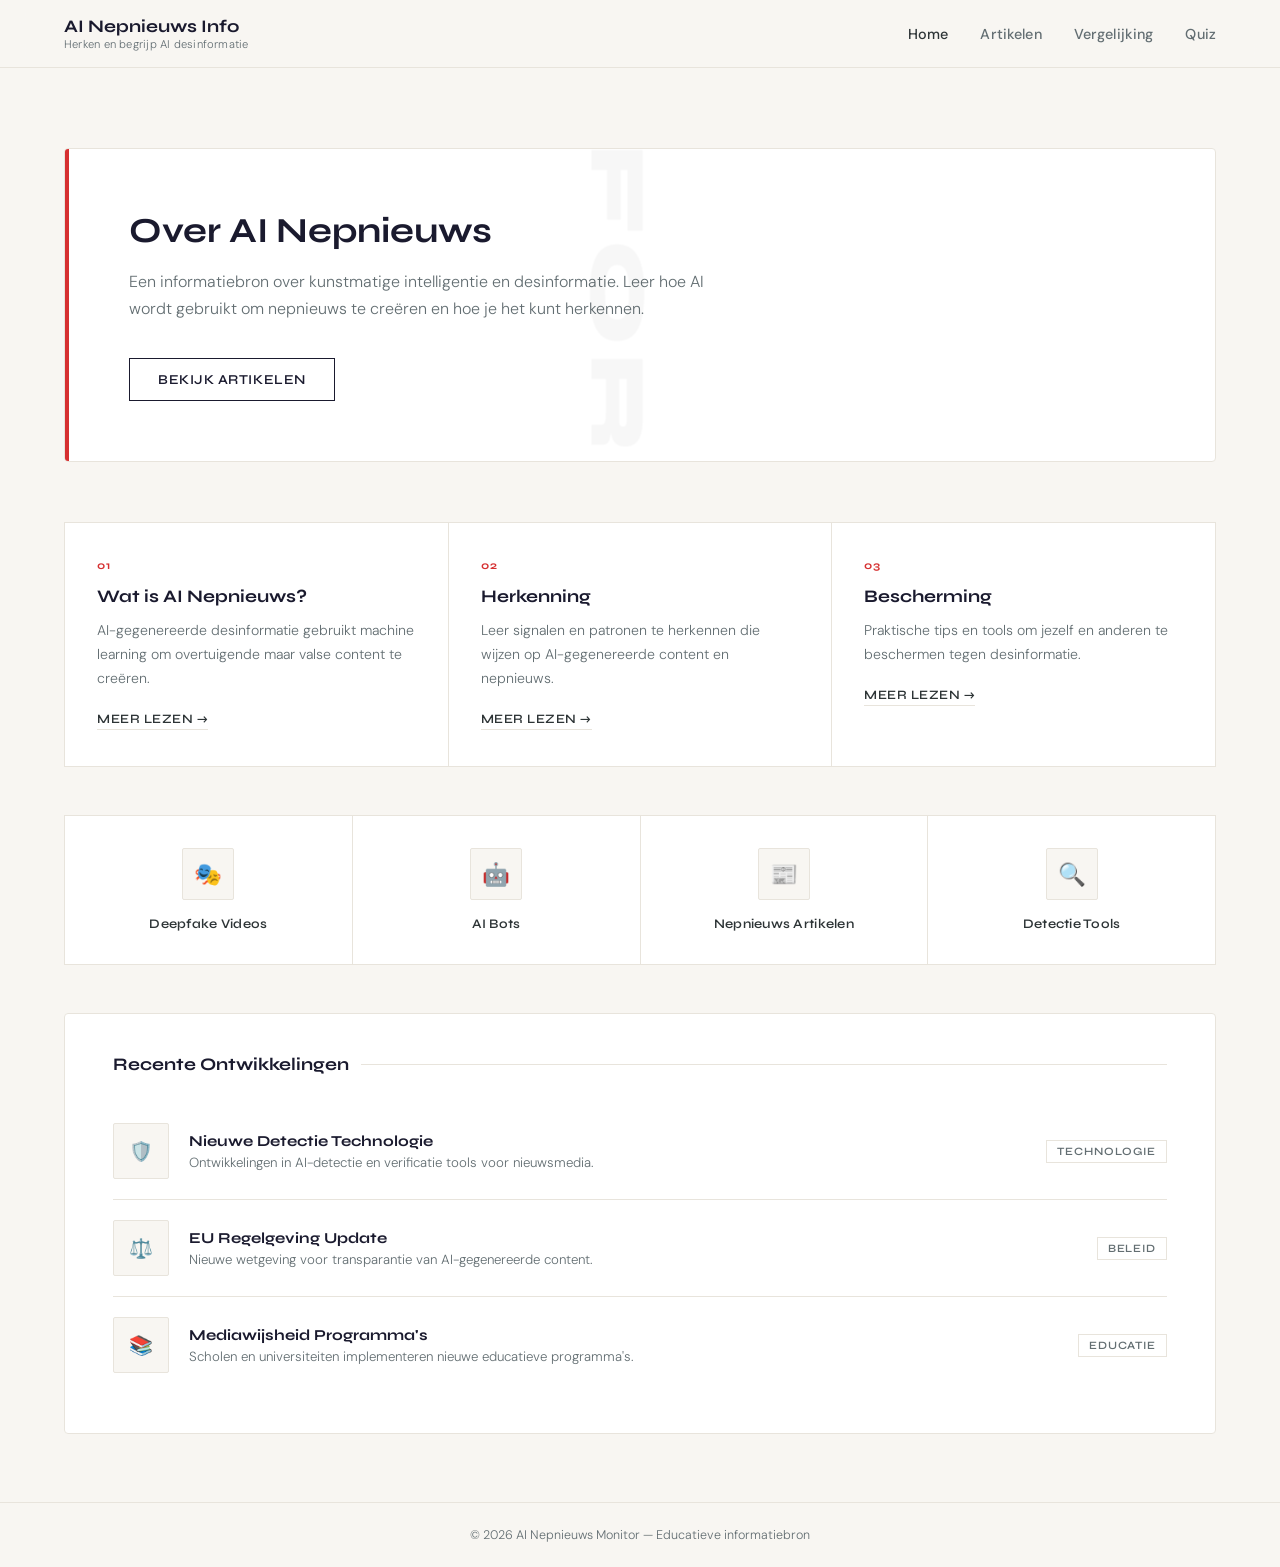
==== ai-nepnieuws/pages/index.html @ 74b0f638 "Add files via upload" ====
<!DOCTYPE html>
<html lang="nl">
<head>
  <meta charset="UTF-8">
  <meta name="viewport" content="width=device-width, initial-scale=1.0">
  <title>AI Nepnieuws Info</title>
  <link href="https://fonts.googleapis.com/css2?family=Syne:wght@400;600;700;800&family=DM+Sans:ital,opsz,wght@0,9..40,300;0,9..40,400;0,9..40,500;1,9..40,300&display=swap" rel="stylesheet">
  <link rel="stylesheet" href="../style/style.css">
</head>
<body>
 
  <!-- NAV -->
  <nav>
    <a href="index.html" style="text-decoration:none;">
      <div class="logo-text">AI Nepnieuws Info</div>
      <div class="logo-sub">Herken en begrijp AI desinformatie</div>
    </a>
    <ul class="nav-links">
      <li><a href="index.html" class="active">Home</a></li>
      <li><a href="artikelen.html">Artikelen</a></li>
      <li><a href="vergelijking.html">Vergelijking</a></li>
      <li><a href="quiz.html">Quiz</a></li>
    </ul>
  </nav>
 
  <!-- HERO -->
  <div class="hero">
    <div class="hero-card">
      <h1>Over AI Nepnieuws</h1>
      <p>Een informatiebron over kunstmatige intelligentie en desinformatie. Leer hoe AI wordt gebruikt om nepnieuws te creëren en hoe je het kunt herkennen.</p>
      <a href="artikelen.html" class="btn-primary">Bekijk Artikelen</a>
    </div>
  </div>
 
  <!-- INFO CARDS -->
  <div class="section">
    <div class="cards-grid">
      <div class="info-card">
        <div class="card-number">01</div>
        <h3>Wat is AI Nepnieuws?</h3>
        <p>AI-gegenereerde desinformatie gebruikt machine learning om overtuigende maar valse content te creëren.</p>
        <a href="#" class="card-link">Meer lezen →</a>
      </div>
      <div class="info-card">
        <div class="card-number">02</div>
        <h3>Herkenning</h3>
        <p>Leer signalen en patronen te herkennen die wijzen op AI-gegenereerde content en nepnieuws.</p>
        <a href="#" class="card-link">Meer lezen →</a>
      </div>
      <div class="info-card">
        <div class="card-number">03</div>
        <h3>Bescherming</h3>
        <p>Praktische tips en tools om jezelf en anderen te beschermen tegen desinformatie.</p>
        <a href="#" class="card-link">Meer lezen →</a>
      </div>
    </div>
 
    <!-- CATEGORY TILES -->
    <div class="tiles-grid">
      <a href="#" class="tile">
        <div class="tile-icon">🎭</div>
        <span class="tile-label">Deepfake Videos</span>
      </a>
      <a href="#" class="tile">
        <div class="tile-icon">🤖</div>
        <span class="tile-label">AI Bots</span>
      </a>
      <a href="#" class="tile">
        <div class="tile-icon">📰</div>
        <span class="tile-label">Nepnieuws Artikelen</span>
      </a>
      <a href="#" class="tile">
        <div class="tile-icon">🔍</div>
        <span class="tile-label">Detectie Tools</span>
      </a>
    </div>
 
    <!-- RECENT NEWS -->
    <div class="recent-card">
      <div class="section-title">Recente Ontwikkelingen</div>
      <div class="news-list">
        <a href="#" class="news-item">
          <div class="news-thumb">🛡️</div>
          <div>
            <div class="news-title">Nieuwe Detectie Technologie</div>
            <div class="news-desc">Ontwikkelingen in AI-detectie en verificatie tools voor nieuwsmedia.</div>
          </div>
          <span class="news-tag">Technologie</span>
        </a>
        <a href="#" class="news-item">
          <div class="news-thumb">⚖️</div>
          <div>
            <div class="news-title">EU Regelgeving Update</div>
            <div class="news-desc">Nieuwe wetgeving voor transparantie van AI-gegenereerde content.</div>
          </div>
          <span class="news-tag">Beleid</span>
        </a>
        <a href="#" class="news-item">
          <div class="news-thumb">📚</div>
          <div>
            <div class="news-title">Mediawijsheid Programma's</div>
            <div class="news-desc">Scholen en universiteiten implementeren nieuwe educatieve programma's.</div>
          </div>
          <span class="news-tag">Educatie</span>
        </a>
      </div>
    </div>
  </div>
 
  <!-- FOOTER -->
  <footer>
    © 2026 AI Nepnieuws Monitor &mdash; Educatieve informatiebron
  </footer>
 
</body>
</html>
---- ai-nepnieuws/style/style.css ----
:root {
  --red: #d63031;
  --red-light: #ff7675;
  --dark: #1a1a2e;
  --mid: #16213e;
  --accent: #e17055;
  --text: #2d3436;
  --muted: #636e72;
  --bg: #f8f6f2;
  --card-bg: #ffffff;
  --border: #e8e4dc;
}
 
* { margin: 0; padding: 0; box-sizing: border-box; }
 
body {
  font-family: 'DM Sans', sans-serif;
  background: var(--bg);
  color: var(--text);
  overflow-x: hidden;
}
 
/* ── NAV ── */
nav {
  position: sticky;
  top: 0;
  z-index: 100;
  background: rgba(248, 246, 242, 0.92);
  backdrop-filter: blur(12px);
  border-bottom: 1px solid var(--border);
  padding: 0 5%;
  display: flex;
  align-items: center;
  justify-content: space-between;
  height: 68px;
}
 
.logo-text {
  font-family: 'Syne', sans-serif;
  font-weight: 700;
  font-size: 1.1rem;
  color: var(--dark);
  line-height: 1.2;
}
 
.logo-sub {
  font-family: 'DM Sans', sans-serif;
  font-weight: 300;
  font-size: 0.7rem;
  color: var(--muted);
  letter-spacing: 0.02em;
}
 
.nav-links {
  display: flex;
  gap: 2rem;
  list-style: none;
}
 
.nav-links a {
  text-decoration: none;
  color: var(--muted);
  font-size: 0.9rem;
  font-weight: 500;
  transition: color 0.2s;
  letter-spacing: 0.01em;
}
 
.nav-links a:hover, .nav-links a.active {
  color: var(--text);
}
 
/* ── HERO ── */
.hero {
  padding: 80px 5% 60px;
  max-width: 1280px;
  margin: 0 auto;
}
 
.hero-card {
  background: var(--card-bg);
  border: 1px solid var(--border);
  border-radius: 4px;
  padding: 60px 64px;
  position: relative;
  overflow: hidden;
  animation: fadeUp 0.6s ease both;
}
 
.hero-card::before {
  content: '';
  position: absolute;
  top: 0; left: 0;
  width: 4px;
  height: 100%;
  background: var(--red);
}
 
.hero-card::after {
  content: 'DESINFORMATIE';
  position: absolute;
  right: -20px;
  top: 50%;
  transform: translateY(-50%) rotate(90deg);
  font-family: 'Syne', sans-serif;
  font-size: 5rem;
  font-weight: 800;
  color: rgba(0,0,0,0.03);
  letter-spacing: 0.1em;
  white-space: nowrap;
  pointer-events: none;
}
 
.hero h1 {
  font-family: 'Syne', sans-serif;
  font-size: 2.2rem;
  font-weight: 700;
  color: var(--dark);
  margin-bottom: 16px;
}
 
.hero p {
  font-size: 1rem;
  color: var(--muted);
  line-height: 1.7;
  max-width: 600px;
  margin-bottom: 36px;
  font-weight: 300;
}
 
.btn-primary {
  display: inline-block;
  padding: 12px 28px;
  border: 1.5px solid var(--dark);
  color: var(--dark);
  text-decoration: none;
  font-family: 'Syne', sans-serif;
  font-size: 0.85rem;
  font-weight: 600;
  letter-spacing: 0.04em;
  text-transform: uppercase;
  transition: background 0.2s, color 0.2s;
}
 
.btn-primary:hover {
  background: var(--dark);
  color: white;
}
 
/* ── SECTION WRAPPER ── */
.section {
  max-width: 1280px;
  margin: 0 auto;
  padding: 0 5% 48px;
}
 
/* ── INFO CARDS ── */
.cards-grid {
  display: grid;
  grid-template-columns: repeat(3, 1fr);
  gap: 1px;
  background: var(--border);
  border: 1px solid var(--border);
  margin-bottom: 48px;
  animation: fadeUp 0.6s 0.1s ease both;
}
 
.info-card {
  background: var(--card-bg);
  padding: 36px 32px;
  position: relative;
}
 
.info-card::before {
  content: '';
  position: absolute;
  top: 0; left: 0;
  width: 0;
  height: 3px;
  background: var(--red);
  transition: width 0.4s ease;
}
 
.info-card:hover::before { width: 100%; }
 
.card-number {
  font-family: 'Syne', sans-serif;
  font-size: 0.7rem;
  font-weight: 700;
  color: var(--red);
  letter-spacing: 0.1em;
  text-transform: uppercase;
  margin-bottom: 14px;
}
 
.info-card h3 {
  font-family: 'Syne', sans-serif;
  font-size: 1.1rem;
  font-weight: 700;
  color: var(--dark);
  margin-bottom: 12px;
}
 
.info-card p {
  font-size: 0.88rem;
  color: var(--muted);
  line-height: 1.7;
  font-weight: 300;
}
 
.card-link {
  display: inline-block;
  margin-top: 20px;
  font-size: 0.8rem;
  font-weight: 600;
  color: var(--text);
  text-decoration: none;
  letter-spacing: 0.04em;
  text-transform: uppercase;
  font-family: 'Syne', sans-serif;
  border-bottom: 1px solid var(--border);
  padding-bottom: 2px;
  transition: border-color 0.2s, color 0.2s;
}
 
.card-link:hover {
  color: var(--red);
  border-color: var(--red);
}
 
/* ── CATEGORY TILES ── */
.tiles-grid {
  display: grid;
  grid-template-columns: repeat(4, 1fr);
  gap: 1px;
  background: var(--border);
  border: 1px solid var(--border);
  margin-bottom: 48px;
  animation: fadeUp 0.6s 0.2s ease both;
}
 
.tile {
  background: var(--card-bg);
  padding: 32px 24px;
  display: flex;
  flex-direction: column;
  align-items: center;
  gap: 16px;
  cursor: pointer;
  transition: background 0.2s;
  text-decoration: none;
  color: inherit;
}
 
.tile:hover { background: var(--bg); }
 
.tile-icon {
  width: 52px;
  height: 52px;
  background: var(--bg);
  border: 1px solid var(--border);
  border-radius: 2px;
  display: flex;
  align-items: center;
  justify-content: center;
  font-size: 1.4rem;
  transition: background 0.2s, border-color 0.2s;
}
 
.tile:hover .tile-icon {
  background: var(--red);
  border-color: var(--red);
}
 
.tile-label {
  font-family: 'Syne', sans-serif;
  font-size: 0.82rem;
  font-weight: 600;
  color: var(--text);
  text-align: center;
  letter-spacing: 0.02em;
}
 
/* ── RECENT ── */
.recent-card {
  background: var(--card-bg);
  border: 1px solid var(--border);
  border-radius: 4px;
  padding: 40px 48px;
  animation: fadeUp 0.6s 0.3s ease both;
}
 
.section-title {
  font-family: 'Syne', sans-serif;
  font-size: 1.1rem;
  font-weight: 700;
  color: var(--dark);
  margin-bottom: 28px;
  display: flex;
  align-items: center;
  gap: 12px;
}
 
.section-title::after {
  content: '';
  flex: 1;
  height: 1px;
  background: var(--border);
}
 
.news-list { display: flex; flex-direction: column; }
 
.news-item {
  display: flex;
  align-items: center;
  gap: 20px;
  padding: 20px 0;
  border-bottom: 1px solid var(--border);
  text-decoration: none;
  color: inherit;
  transition: opacity 0.2s;
}
 
.news-item:last-child { border-bottom: none; }
.news-item:hover { opacity: 0.7; }
 
.news-thumb {
  width: 56px;
  height: 56px;
  background: var(--bg);
  border: 1px solid var(--border);
  flex-shrink: 0;
  border-radius: 2px;
  display: flex;
  align-items: center;
  justify-content: center;
  font-size: 1.2rem;
}
 
.news-title {
  font-family: 'Syne', sans-serif;
  font-size: 0.95rem;
  font-weight: 700;
  color: var(--dark);
  margin-bottom: 4px;
}
 
.news-desc {
  font-size: 0.83rem;
  color: var(--muted);
  font-weight: 300;
}
 
.news-tag {
  margin-left: auto;
  font-size: 0.7rem;
  font-weight: 600;
  font-family: 'Syne', sans-serif;
  text-transform: uppercase;
  letter-spacing: 0.08em;
  color: var(--muted);
  border: 1px solid var(--border);
  padding: 4px 10px;
  white-space: nowrap;
}
 
/* ── FOOTER ── */
footer {
  border-top: 1px solid var(--border);
  padding: 24px 5%;
  text-align: center;
  font-size: 0.78rem;
  color: var(--muted);
  font-weight: 300;
  margin-top: 20px;
}
 
/* ── ANIMATIONS ── */
@keyframes fadeUp {
  from { opacity: 0; transform: translateY(16px); }
  to   { opacity: 1; transform: translateY(0); }
}
 
/* ── RESPONSIVE ── */
@media (max-width: 900px) {
  .cards-grid { grid-template-columns: 1fr; }
  .tiles-grid { grid-template-columns: repeat(2, 1fr); }
  .hero-card { padding: 40px 32px; }
  .hero h1 { font-size: 1.7rem; }
}
 
@media (max-width: 600px) {
  .tiles-grid { grid-template-columns: repeat(2, 1fr); }
  nav { padding: 0 4%; }
  .nav-links { gap: 1.2rem; }
  .recent-card { padding: 28px 24px; }
}
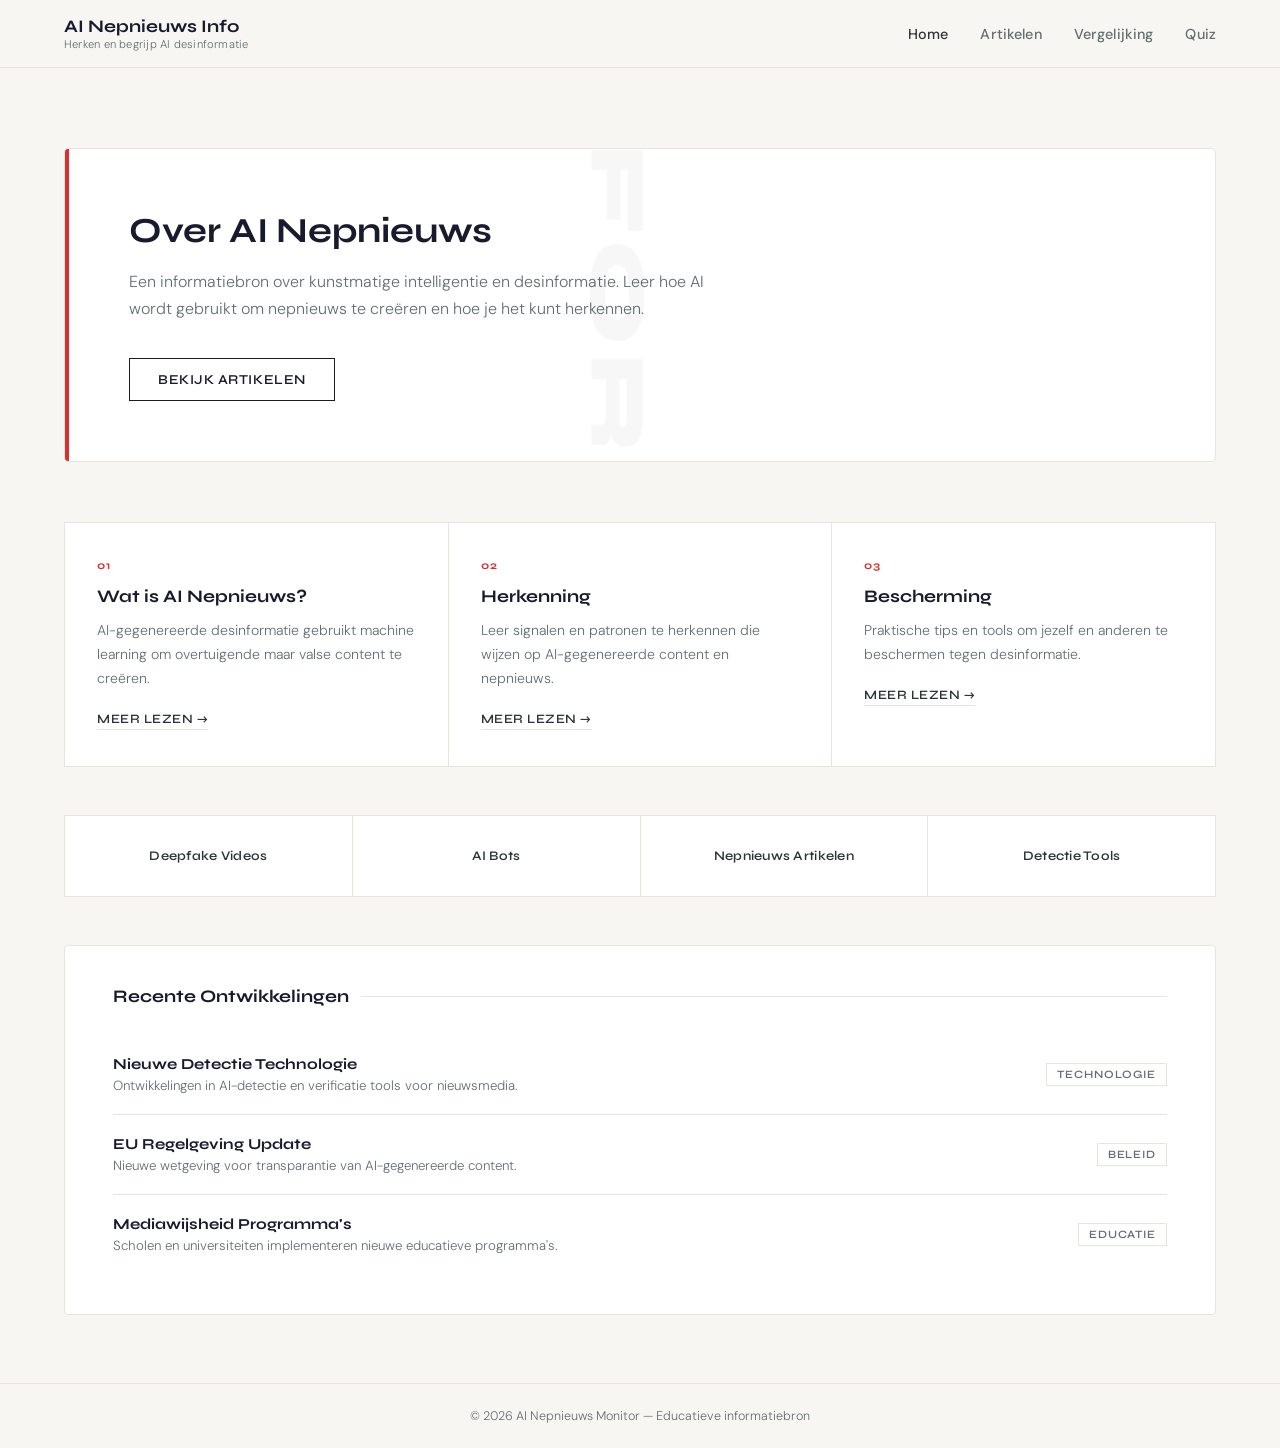
==== commit 9ea8bda2: "Update index.html alle onnodige dingen weg basicly refresh" ====
--- a/ai-nepnieuws/pages/index.html
+++ b/ai-nepnieuws/pages/index.html
@@ -8,7 +8,7 @@
   <link rel="stylesheet" href="../style/style.css">
 </head>
 <body>
- 
+
   <!-- NAV -->
   <nav>
     <a href="index.html" style="text-decoration:none;">
@@ -22,7 +22,7 @@
       <li><a href="quiz.html">Quiz</a></li>
     </ul>
   </nav>
- 
+
   <!-- HERO -->
   <div class="hero">
     <div class="hero-card">
@@ -31,7 +31,7 @@
       <a href="artikelen.html" class="btn-primary">Bekijk Artikelen</a>
     </div>
   </div>
- 
+
   <!-- INFO CARDS -->
   <div class="section">
     <div class="cards-grid">
@@ -54,33 +54,28 @@
         <a href="#" class="card-link">Meer lezen →</a>
       </div>
     </div>
- 
+
     <!-- CATEGORY TILES -->
     <div class="tiles-grid">
       <a href="#" class="tile">
-        <div class="tile-icon">🎭</div>
         <span class="tile-label">Deepfake Videos</span>
       </a>
       <a href="#" class="tile">
-        <div class="tile-icon">🤖</div>
         <span class="tile-label">AI Bots</span>
       </a>
       <a href="#" class="tile">
-        <div class="tile-icon">📰</div>
         <span class="tile-label">Nepnieuws Artikelen</span>
       </a>
       <a href="#" class="tile">
-        <div class="tile-icon">🔍</div>
         <span class="tile-label">Detectie Tools</span>
       </a>
     </div>
- 
+
     <!-- RECENT NEWS -->
     <div class="recent-card">
       <div class="section-title">Recente Ontwikkelingen</div>
       <div class="news-list">
         <a href="#" class="news-item">
-          <div class="news-thumb">🛡️</div>
           <div>
             <div class="news-title">Nieuwe Detectie Technologie</div>
             <div class="news-desc">Ontwikkelingen in AI-detectie en verificatie tools voor nieuwsmedia.</div>
@@ -88,7 +83,6 @@
           <span class="news-tag">Technologie</span>
         </a>
         <a href="#" class="news-item">
-          <div class="news-thumb">⚖️</div>
           <div>
             <div class="news-title">EU Regelgeving Update</div>
             <div class="news-desc">Nieuwe wetgeving voor transparantie van AI-gegenereerde content.</div>
@@ -96,7 +90,6 @@
           <span class="news-tag">Beleid</span>
         </a>
         <a href="#" class="news-item">
-          <div class="news-thumb">📚</div>
           <div>
             <div class="news-title">Mediawijsheid Programma's</div>
             <div class="news-desc">Scholen en universiteiten implementeren nieuwe educatieve programma's.</div>
@@ -106,11 +99,11 @@
       </div>
     </div>
   </div>
- 
+
   <!-- FOOTER -->
   <footer>
     © 2026 AI Nepnieuws Monitor &mdash; Educatieve informatiebron
   </footer>
- 
+
 </body>
-</html>+</html>
--- a/ai-nepnieuws/style/style.css
+++ b/ai-nepnieuws/style/style.css
@@ -394,4 +394,202 @@
   nav { padding: 0 4%; }
   .nav-links { gap: 1.2rem; }
   .recent-card { padding: 28px 24px; }
-}+}
+/* ── PAGE HEADER ── */
+.page-header {
+  max-width: 1280px;
+  margin: 0 auto;
+  padding: 56px 5% 40px;
+  animation: fadeUp 0.5s ease both;
+}
+
+.page-header h1 {
+  font-family: 'Syne', sans-serif;
+  font-size: 2rem;
+  font-weight: 700;
+  color: var(--dark);
+  margin-bottom: 8px;
+}
+
+.page-header p {
+  font-size: 0.92rem;
+  color: var(--muted);
+  font-weight: 300;
+}
+
+/* ── FILTER BAR ── */
+.filter-bar {
+  max-width: 1280px;
+  margin: 0 auto;
+  padding: 0 5% 36px;
+  display: flex;
+  align-items: center;
+  gap: 8px;
+  flex-wrap: wrap;
+  animation: fadeUp 0.5s 0.08s ease both;
+}
+
+.filter-btn {
+  font-family: 'Syne', sans-serif;
+  font-size: 0.75rem;
+  font-weight: 600;
+  letter-spacing: 0.06em;
+  text-transform: uppercase;
+  padding: 8px 16px;
+  border: 1px solid var(--border);
+  background: var(--card-bg);
+  color: var(--muted);
+  cursor: pointer;
+  transition: all 0.2s;
+}
+
+.filter-btn:hover {
+  border-color: var(--text);
+  color: var(--text);
+}
+
+.filter-btn.active {
+  background: var(--dark);
+  border-color: var(--dark);
+  color: white;
+}
+
+/* ── ARTICLE GRID ── */
+.articles-grid {
+  display: grid;
+  grid-template-columns: repeat(3, 1fr);
+  gap: 1px;
+  background: var(--border);
+  border: 1px solid var(--border);
+  margin-bottom: 48px;
+  animation: fadeUp 0.6s 0.15s ease both;
+}
+
+.article-card {
+  background: var(--card-bg);
+  text-decoration: none;
+  color: inherit;
+  display: flex;
+  flex-direction: column;
+  position: relative;
+  transition: background 0.2s;
+  overflow: hidden;
+}
+
+.article-card:hover {
+  background: var(--bg);
+}
+
+.article-card::after {
+  content: '';
+  position: absolute;
+  bottom: 0; left: 0;
+  width: 0;
+  height: 2px;
+  background: var(--red);
+  transition: width 0.4s ease;
+}
+
+.article-card:hover::after {
+  width: 100%;
+}
+
+.article-thumb {
+  width: 100%;
+  aspect-ratio: 16 / 9;
+  background: var(--bg);
+  border-bottom: 1px solid var(--border);
+  display: flex;
+  align-items: center;
+  justify-content: center;
+  font-size: 2.4rem;
+  position: relative;
+  overflow: hidden;
+}
+
+.article-thumb .thumb-label {
+  position: absolute;
+  top: 12px;
+  left: 12px;
+  font-family: 'Syne', sans-serif;
+  font-size: 0.65rem;
+  font-weight: 700;
+  letter-spacing: 0.1em;
+  text-transform: uppercase;
+  color: white;
+  background: var(--red);
+  padding: 4px 10px;
+}
+
+.article-body {
+  padding: 24px 28px 28px;
+  flex: 1;
+  display: flex;
+  flex-direction: column;
+}
+
+.article-category {
+  font-family: 'Syne', sans-serif;
+  font-size: 0.65rem;
+  font-weight: 700;
+  letter-spacing: 0.1em;
+  text-transform: uppercase;
+  color: var(--red);
+  margin-bottom: 10px;
+}
+
+.article-title {
+  font-family: 'Syne', sans-serif;
+  font-size: 1rem;
+  font-weight: 700;
+  color: var(--dark);
+  line-height: 1.4;
+  margin-bottom: 10px;
+}
+
+.article-desc {
+  font-size: 0.83rem;
+  color: var(--muted);
+  font-weight: 300;
+  line-height: 1.65;
+  flex: 1;
+}
+
+.article-footer {
+  display: flex;
+  align-items: center;
+  justify-content: space-between;
+  margin-top: 20px;
+  padding-top: 16px;
+  border-top: 1px solid var(--border);
+}
+
+.article-meta {
+  font-size: 0.72rem;
+  color: var(--muted);
+  font-weight: 300;
+}
+
+.article-link {
+  font-family: 'Syne', sans-serif;
+  font-size: 0.72rem;
+  font-weight: 700;
+  letter-spacing: 0.06em;
+  text-transform: uppercase;
+  color: var(--text);
+}
+
+/* ── RESPONSIVE (artikelen) ── */
+@media (max-width: 900px) {
+  .articles-grid { grid-template-columns: repeat(2, 1fr); }
+}
+
+@media (max-width: 600px) {
+  .articles-grid { grid-template-columns: 1fr; }
+}
+.articles-grid {
+  grid-template-columns: repeat(auto-fill, minmax(340px, 1fr));
+}
+.articles-grid {
+  grid-template-columns: repeat(auto-fill, minmax(340px, 1fr));
+}
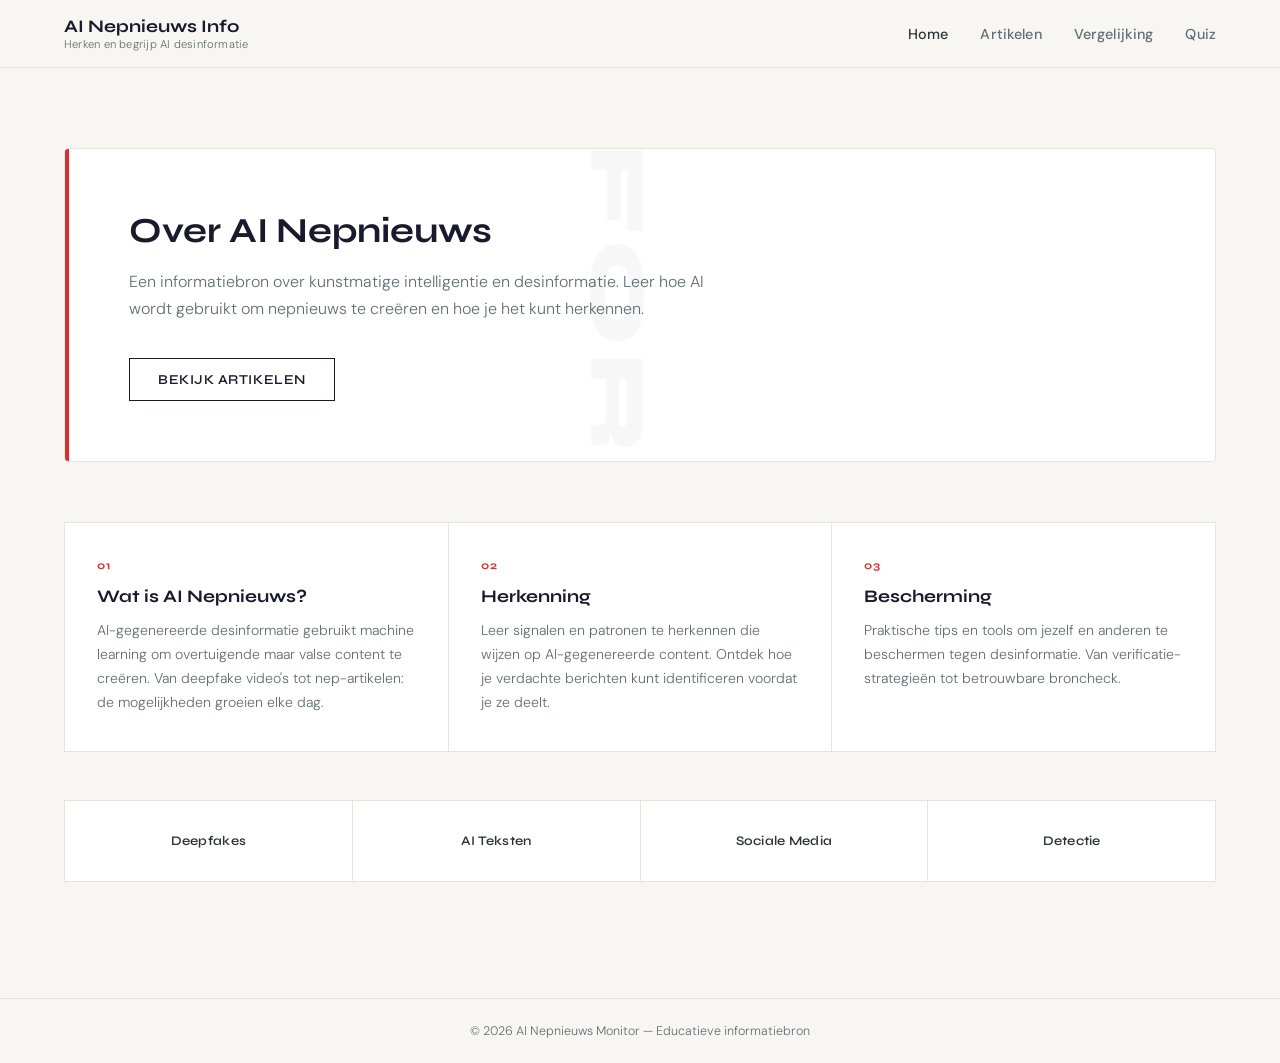
==== commit 48839e0a: "Update index.html upgedate html" ====
--- a/ai-nepnieuws/pages/index.html
+++ b/ai-nepnieuws/pages/index.html
@@ -9,7 +9,6 @@
 </head>
 <body>
 
-  <!-- NAV -->
   <nav>
     <a href="index.html" style="text-decoration:none;">
       <div class="logo-text">AI Nepnieuws Info</div>
@@ -23,7 +22,6 @@
     </ul>
   </nav>
 
-  <!-- HERO -->
   <div class="hero">
     <div class="hero-card">
       <h1>Over AI Nepnieuws</h1>
@@ -32,77 +30,43 @@
     </div>
   </div>
 
-  <!-- INFO CARDS -->
   <div class="section">
     <div class="cards-grid">
       <div class="info-card">
         <div class="card-number">01</div>
         <h3>Wat is AI Nepnieuws?</h3>
-        <p>AI-gegenereerde desinformatie gebruikt machine learning om overtuigende maar valse content te creëren.</p>
-        <a href="#" class="card-link">Meer lezen →</a>
+        <p>AI-gegenereerde desinformatie gebruikt machine learning om overtuigende maar valse content te creëren. Van deepfake video's tot nep-artikelen: de mogelijkheden groeien elke dag.</p>
       </div>
       <div class="info-card">
         <div class="card-number">02</div>
         <h3>Herkenning</h3>
-        <p>Leer signalen en patronen te herkennen die wijzen op AI-gegenereerde content en nepnieuws.</p>
-        <a href="#" class="card-link">Meer lezen →</a>
+        <p>Leer signalen en patronen te herkennen die wijzen op AI-gegenereerde content. Ontdek hoe je verdachte berichten kunt identificeren voordat je ze deelt.</p>
       </div>
       <div class="info-card">
         <div class="card-number">03</div>
         <h3>Bescherming</h3>
-        <p>Praktische tips en tools om jezelf en anderen te beschermen tegen desinformatie.</p>
-        <a href="#" class="card-link">Meer lezen →</a>
+        <p>Praktische tips en tools om jezelf en anderen te beschermen tegen desinformatie. Van verificatie-strategieën tot betrouwbare broncheck.</p>
       </div>
     </div>
 
-    <!-- CATEGORY TILES -->
     <div class="tiles-grid">
-      <a href="#" class="tile">
-        <span class="tile-label">Deepfake Videos</span>
+      <a href="artikelen.html" class="tile">
+        <span class="tile-label">Deepfakes</span>
       </a>
-      <a href="#" class="tile">
-        <span class="tile-label">AI Bots</span>
+      <a href="artikelen.html" class="tile">
+        <span class="tile-label">AI Teksten</span>
       </a>
-      <a href="#" class="tile">
-        <span class="tile-label">Nepnieuws Artikelen</span>
+      <a href="artikelen.html" class="tile">
+        <span class="tile-label">Sociale Media</span>
       </a>
-      <a href="#" class="tile">
-        <span class="tile-label">Detectie Tools</span>
+      <a href="artikelen.html" class="tile">
+        <span class="tile-label">Detectie</span>
       </a>
-    </div>
-
-    <!-- RECENT NEWS -->
-    <div class="recent-card">
-      <div class="section-title">Recente Ontwikkelingen</div>
-      <div class="news-list">
-        <a href="#" class="news-item">
-          <div>
-            <div class="news-title">Nieuwe Detectie Technologie</div>
-            <div class="news-desc">Ontwikkelingen in AI-detectie en verificatie tools voor nieuwsmedia.</div>
-          </div>
-          <span class="news-tag">Technologie</span>
-        </a>
-        <a href="#" class="news-item">
-          <div>
-            <div class="news-title">EU Regelgeving Update</div>
-            <div class="news-desc">Nieuwe wetgeving voor transparantie van AI-gegenereerde content.</div>
-          </div>
-          <span class="news-tag">Beleid</span>
-        </a>
-        <a href="#" class="news-item">
-          <div>
-            <div class="news-title">Mediawijsheid Programma's</div>
-            <div class="news-desc">Scholen en universiteiten implementeren nieuwe educatieve programma's.</div>
-          </div>
-          <span class="news-tag">Educatie</span>
-        </a>
-      </div>
     </div>
   </div>
 
-  <!-- FOOTER -->
   <footer>
-    © 2026 AI Nepnieuws Monitor &mdash; Educatieve informatiebron
+    © 2026 AI Nepnieuws Monitor — Educatieve informatiebron
   </footer>
 
 </body>
